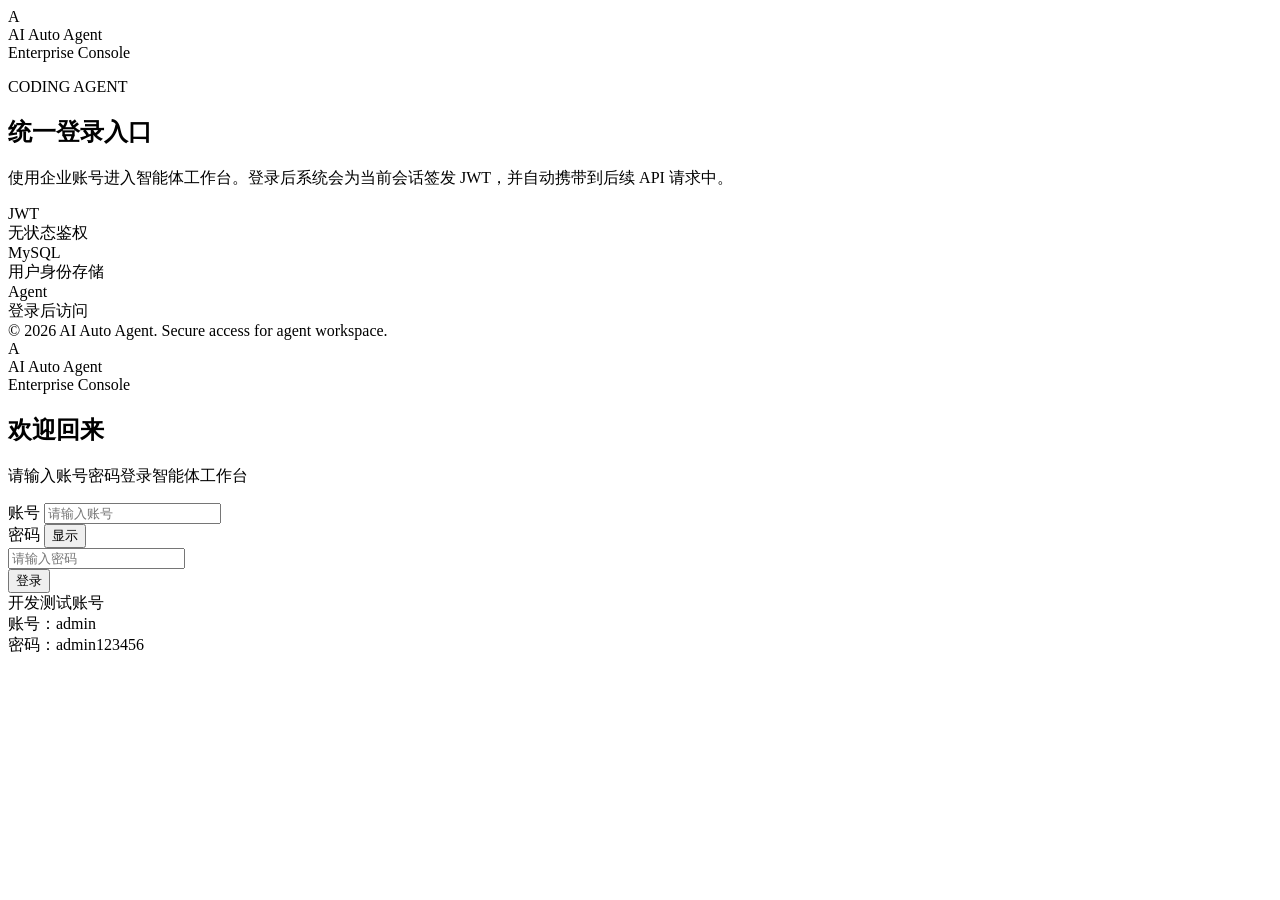
==== docs/dev-ops/clientFront/login/login.html @ c1f23813 "feat：login" ====
<!DOCTYPE html>
<html lang="zh-CN">
<head>
    <meta charset="UTF-8">
    <meta name="viewport" content="width=device-width, initial-scale=1.0">
    <title>登录 - AI Auto Agent</title>
    <script src="js/3.4.17.js"></script>
    <link rel="stylesheet" href="css/css2.css">
    <script src="js/auth.js"></script>
    <script>
        tailwind.config = {
            theme: {
                extend: {
                    fontFamily: { sans: ['Inter', 'sans-serif'] }
                }
            }
        }
    </script>
</head>
<body class="min-h-screen bg-white text-slate-900 font-sans">
<div class="min-h-screen flex">
    <section class="hidden lg:flex w-1/2 border-r border-slate-100 bg-slate-50/60 p-12 flex-col justify-between">
        <div class="flex items-center gap-3">
            <div class="h-10 w-10 rounded-2xl bg-slate-900 text-white flex items-center justify-center text-lg font-semibold">A</div>
            <div>
                <div class="text-sm font-semibold tracking-wide text-slate-900">AI Auto Agent</div>
                <div class="text-xs text-slate-500">Enterprise Console</div>
            </div>
        </div>

        <div class="max-w-md">
            <p class="text-sm font-medium text-slate-500 mb-4">CODING AGENT</p>
            <h1 class="text-4xl font-semibold leading-tight tracking-tight text-slate-950">统一登录入口</h1>
            <p class="mt-5 text-base leading-7 text-slate-500">使用企业账号进入智能体工作台。登录后系统会为当前会话签发 JWT，并自动携带到后续 API 请求中。</p>
            <div class="mt-8 grid grid-cols-3 gap-3 text-sm">
                <div class="rounded-2xl border border-slate-200 bg-white p-4">
                    <div class="font-semibold text-slate-900">JWT</div>
                    <div class="mt-1 text-xs text-slate-500">无状态鉴权</div>
                </div>
                <div class="rounded-2xl border border-slate-200 bg-white p-4">
                    <div class="font-semibold text-slate-900">MySQL</div>
                    <div class="mt-1 text-xs text-slate-500">用户身份存储</div>
                </div>
                <div class="rounded-2xl border border-slate-200 bg-white p-4">
                    <div class="font-semibold text-slate-900">Agent</div>
                    <div class="mt-1 text-xs text-slate-500">登录后访问</div>
                </div>
            </div>
        </div>

        <div class="text-xs text-slate-400">© 2026 AI Auto Agent. Secure access for agent workspace.</div>
    </section>

    <main class="flex-1 flex items-center justify-center px-6 py-10">
        <div class="w-full max-w-sm">
            <div class="lg:hidden mb-10 flex items-center gap-3 justify-center">
                <div class="h-10 w-10 rounded-2xl bg-slate-900 text-white flex items-center justify-center text-lg font-semibold">A</div>
                <div>
                    <div class="text-sm font-semibold tracking-wide text-slate-900">AI Auto Agent</div>
                    <div class="text-xs text-slate-500">Enterprise Console</div>
                </div>
            </div>

            <div class="mb-8 text-center lg:text-left">
                <h2 class="text-2xl font-semibold tracking-tight text-slate-950">欢迎回来</h2>
                <p class="mt-2 text-sm text-slate-500">请输入账号密码登录智能体工作台</p>
            </div>

            <form id="loginForm" class="space-y-5">
                <div>
                    <label for="username" class="block text-sm font-medium text-slate-700 mb-2">账号</label>
                    <input id="username" name="username" type="text" autocomplete="username" placeholder="请输入账号" required
                           class="w-full h-11 rounded-xl border border-slate-200 bg-white px-4 text-sm text-slate-900 outline-none transition focus:border-slate-900 focus:ring-4 focus:ring-slate-100">
                </div>

                <div>
                    <div class="flex items-center justify-between mb-2">
                        <label for="password" class="block text-sm font-medium text-slate-700">密码</label>
                        <button id="togglePassword" type="button" class="text-xs text-slate-500 hover:text-slate-900">显示</button>
                    </div>
                    <input id="password" name="password" type="password" autocomplete="current-password" placeholder="请输入密码" required
                           class="w-full h-11 rounded-xl border border-slate-200 bg-white px-4 text-sm text-slate-900 outline-none transition focus:border-slate-900 focus:ring-4 focus:ring-slate-100">
                </div>

                <div id="errorBox" class="hidden rounded-xl border border-red-100 bg-red-50 px-4 py-3 text-sm text-red-600"></div>

                <button id="loginButton" type="submit"
                        class="w-full h-11 rounded-xl bg-slate-900 text-white text-sm font-medium transition hover:bg-slate-800 disabled:cursor-not-allowed disabled:bg-slate-300">
                    登录
                </button>
            </form>

            <div class="mt-6 rounded-2xl border border-slate-100 bg-slate-50 px-4 py-3 text-xs leading-6 text-slate-500">
                <div class="font-medium text-slate-700">开发测试账号</div>
                <div>账号：admin</div>
                <div>密码：admin123456</div>
            </div>
        </div>
    </main>
</div>

<script>
    const LOGIN_API = "/api/v1/chat/user/login";
    const TOKEN_KEY = "coding_agent_token";
    const USER_KEY = "coding_agent_user";

    const form = document.getElementById("loginForm");
    const usernameInput = document.getElementById("username");
    const passwordInput = document.getElementById("password");
    const errorBox = document.getElementById("errorBox");
    const loginButton = document.getElementById("loginButton");
    const togglePassword = document.getElementById("togglePassword");

    function showError(message) {
        errorBox.textContent = message || "登录失败，请稍后重试";
        errorBox.classList.remove("hidden");
    }

    function hideError() {
        errorBox.classList.add("hidden");
        errorBox.textContent = "";
    }

    function getRedirectUrl() {
        const params = new URLSearchParams(window.location.search);
        return params.get("redirect") || "index.html";
    }

    togglePassword.addEventListener("click", () => {
        const isPassword = passwordInput.type === "password";
        passwordInput.type = isPassword ? "text" : "password";
        togglePassword.textContent = isPassword ? "隐藏" : "显示";
    });

    form.addEventListener("submit", async (event) => {
        event.preventDefault();
        hideError();

        const username = usernameInput.value.trim();
        const password = passwordInput.value;

        if (!username || !password) {
            showError("请输入账号和密码");
            return;
        }

        loginButton.disabled = true;
        loginButton.textContent = "登录中...";

        try {
            const response = await fetch(LOGIN_API, {
                method: "POST",
                headers: { "Content-Type": "application/json" },
                body: JSON.stringify({ username, password })
            });

            const result = await response.json();
            if (!response.ok || result.code !== "0000" || !result.data || !result.data.token) {
                showError(result.info || "账号或密码错误");
                return;
            }

            const data = result.data;
            const user = data.user || {
                userId: data.userId,
                tenantId: data.tenantId,
                username: data.username,
                nickname: data.nickname,
                roleCode: data.roleCode
            };

            localStorage.setItem(TOKEN_KEY, data.token);
            localStorage.setItem(USER_KEY, JSON.stringify(user));
            window.location.href = getRedirectUrl();
        } catch (error) {
            console.error("login failed", error);
            showError("无法连接登录服务，请确认后端已启动");
        } finally {
            loginButton.disabled = false;
            loginButton.textContent = "登录";
        }
    });
</script>
</body>
</html>
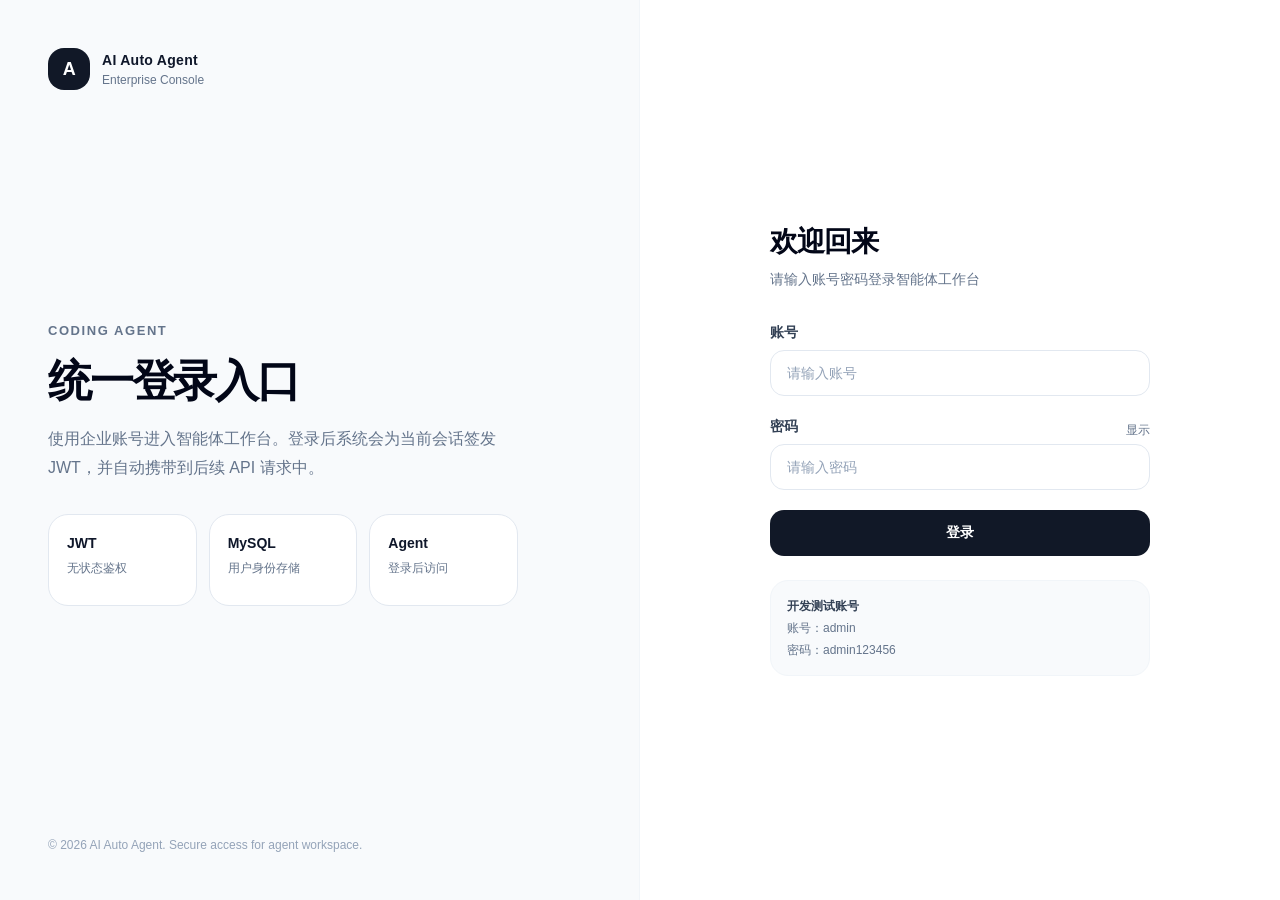
==== commit 1ec757d8: "feat：login" ====
--- a/docs/dev-ops/clientFront/login/login.html
+++ b/docs/dev-ops/clientFront/login/login.html
@@ -4,94 +4,80 @@
     <meta charset="UTF-8">
     <meta name="viewport" content="width=device-width, initial-scale=1.0">
     <title>登录 - AI Auto Agent</title>
-    <script src="js/3.4.17.js"></script>
-    <link rel="stylesheet" href="css/css2.css">
+    <link rel="stylesheet" href="css/login.css">
     <script src="js/auth.js"></script>
-    <script>
-        tailwind.config = {
-            theme: {
-                extend: {
-                    fontFamily: { sans: ['Inter', 'sans-serif'] }
-                }
-            }
-        }
-    </script>
 </head>
-<body class="min-h-screen bg-white text-slate-900 font-sans">
-<div class="min-h-screen flex">
-    <section class="hidden lg:flex w-1/2 border-r border-slate-100 bg-slate-50/60 p-12 flex-col justify-between">
-        <div class="flex items-center gap-3">
-            <div class="h-10 w-10 rounded-2xl bg-slate-900 text-white flex items-center justify-center text-lg font-semibold">A</div>
+<body>
+<div class="login-shell">
+    <section class="brand-panel">
+        <div class="brand-head">
+            <div class="brand-logo">A</div>
             <div>
-                <div class="text-sm font-semibold tracking-wide text-slate-900">AI Auto Agent</div>
-                <div class="text-xs text-slate-500">Enterprise Console</div>
+                <div class="brand-title">AI Auto Agent</div>
+                <div class="brand-subtitle">Enterprise Console</div>
             </div>
         </div>
 
-        <div class="max-w-md">
-            <p class="text-sm font-medium text-slate-500 mb-4">CODING AGENT</p>
-            <h1 class="text-4xl font-semibold leading-tight tracking-tight text-slate-950">统一登录入口</h1>
-            <p class="mt-5 text-base leading-7 text-slate-500">使用企业账号进入智能体工作台。登录后系统会为当前会话签发 JWT，并自动携带到后续 API 请求中。</p>
-            <div class="mt-8 grid grid-cols-3 gap-3 text-sm">
-                <div class="rounded-2xl border border-slate-200 bg-white p-4">
-                    <div class="font-semibold text-slate-900">JWT</div>
-                    <div class="mt-1 text-xs text-slate-500">无状态鉴权</div>
+        <div class="brand-main">
+            <div class="eyebrow">CODING AGENT</div>
+            <h1>统一登录入口</h1>
+            <p>使用企业账号进入智能体工作台。登录后系统会为当前会话签发 JWT，并自动携带到后续 API 请求中。</p>
+
+            <div class="feature-grid">
+                <div class="feature-card">
+                    <strong>JWT</strong>
+                    <span>无状态鉴权</span>
                 </div>
-                <div class="rounded-2xl border border-slate-200 bg-white p-4">
-                    <div class="font-semibold text-slate-900">MySQL</div>
-                    <div class="mt-1 text-xs text-slate-500">用户身份存储</div>
+                <div class="feature-card">
+                    <strong>MySQL</strong>
+                    <span>用户身份存储</span>
                 </div>
-                <div class="rounded-2xl border border-slate-200 bg-white p-4">
-                    <div class="font-semibold text-slate-900">Agent</div>
-                    <div class="mt-1 text-xs text-slate-500">登录后访问</div>
+                <div class="feature-card">
+                    <strong>Agent</strong>
+                    <span>登录后访问</span>
                 </div>
             </div>
         </div>
 
-        <div class="text-xs text-slate-400">© 2026 AI Auto Agent. Secure access for agent workspace.</div>
+        <div class="copyright">© 2026 AI Auto Agent. Secure access for agent workspace.</div>
     </section>
 
-    <main class="flex-1 flex items-center justify-center px-6 py-10">
-        <div class="w-full max-w-sm">
-            <div class="lg:hidden mb-10 flex items-center gap-3 justify-center">
-                <div class="h-10 w-10 rounded-2xl bg-slate-900 text-white flex items-center justify-center text-lg font-semibold">A</div>
+    <main class="form-panel">
+        <div class="form-card">
+            <div class="mobile-brand">
+                <div class="brand-logo">A</div>
                 <div>
-                    <div class="text-sm font-semibold tracking-wide text-slate-900">AI Auto Agent</div>
-                    <div class="text-xs text-slate-500">Enterprise Console</div>
+                    <div class="brand-title">AI Auto Agent</div>
+                    <div class="brand-subtitle">Enterprise Console</div>
                 </div>
             </div>
 
-            <div class="mb-8 text-center lg:text-left">
-                <h2 class="text-2xl font-semibold tracking-tight text-slate-950">欢迎回来</h2>
-                <p class="mt-2 text-sm text-slate-500">请输入账号密码登录智能体工作台</p>
+            <div class="form-title">
+                <h2>欢迎回来</h2>
+                <p>请输入账号密码登录智能体工作台</p>
             </div>
 
-            <form id="loginForm" class="space-y-5">
-                <div>
-                    <label for="username" class="block text-sm font-medium text-slate-700 mb-2">账号</label>
-                    <input id="username" name="username" type="text" autocomplete="username" placeholder="请输入账号" required
-                           class="w-full h-11 rounded-xl border border-slate-200 bg-white px-4 text-sm text-slate-900 outline-none transition focus:border-slate-900 focus:ring-4 focus:ring-slate-100">
+            <form id="loginForm" class="login-form">
+                <div class="form-item">
+                    <label for="username">账号</label>
+                    <input id="username" name="username" type="text" autocomplete="username" placeholder="请输入账号" required>
                 </div>
 
-                <div>
-                    <div class="flex items-center justify-between mb-2">
-                        <label for="password" class="block text-sm font-medium text-slate-700">密码</label>
-                        <button id="togglePassword" type="button" class="text-xs text-slate-500 hover:text-slate-900">显示</button>
+                <div class="form-item">
+                    <div class="label-row">
+                        <label for="password">密码</label>
+                        <button id="togglePassword" type="button" class="link-button">显示</button>
                     </div>
-                    <input id="password" name="password" type="password" autocomplete="current-password" placeholder="请输入密码" required
-                           class="w-full h-11 rounded-xl border border-slate-200 bg-white px-4 text-sm text-slate-900 outline-none transition focus:border-slate-900 focus:ring-4 focus:ring-slate-100">
+                    <input id="password" name="password" type="password" autocomplete="current-password" placeholder="请输入密码" required>
                 </div>
 
-                <div id="errorBox" class="hidden rounded-xl border border-red-100 bg-red-50 px-4 py-3 text-sm text-red-600"></div>
+                <div id="errorBox" class="error-box hidden"></div>
 
-                <button id="loginButton" type="submit"
-                        class="w-full h-11 rounded-xl bg-slate-900 text-white text-sm font-medium transition hover:bg-slate-800 disabled:cursor-not-allowed disabled:bg-slate-300">
-                    登录
-                </button>
+                <button id="loginButton" type="submit" class="submit-button">登录</button>
             </form>
 
-            <div class="mt-6 rounded-2xl border border-slate-100 bg-slate-50 px-4 py-3 text-xs leading-6 text-slate-500">
-                <div class="font-medium text-slate-700">开发测试账号</div>
+            <div class="dev-account">
+                <div class="dev-title">开发测试账号</div>
                 <div>账号：admin</div>
                 <div>密码：admin123456</div>
             </div>
@@ -123,7 +109,7 @@
 
     function getRedirectUrl() {
         const params = new URLSearchParams(window.location.search);
-        return params.get("redirect") || "index.html";
+        return params.get("redirect") || "../chatIndex/index.html";
     }
 
     togglePassword.addEventListener("click", () => {
--- a/docs/dev-ops/clientFront/login/css/login.css
+++ b/docs/dev-ops/clientFront/login/css/login.css
@@ -0,0 +1,316 @@
+* {
+    box-sizing: border-box;
+}
+
+html,
+body {
+    margin: 0;
+    min-height: 100%;
+    font-family: Inter, -apple-system, BlinkMacSystemFont, "Segoe UI", "PingFang SC", "Microsoft YaHei", sans-serif;
+    color: #0f172a;
+    background: #ffffff;
+}
+
+button,
+input {
+    font: inherit;
+}
+
+.login-shell {
+    min-height: 100vh;
+    display: flex;
+    background: #ffffff;
+}
+
+.brand-panel {
+    width: 50%;
+    min-height: 100vh;
+    padding: 48px;
+    display: flex;
+    flex-direction: column;
+    justify-content: space-between;
+    border-right: 1px solid #f1f5f9;
+    background: #f8fafc;
+}
+
+.brand-head,
+.mobile-brand {
+    display: flex;
+    align-items: center;
+    gap: 12px;
+}
+
+.brand-logo {
+    width: 42px;
+    height: 42px;
+    border-radius: 16px;
+    display: flex;
+    align-items: center;
+    justify-content: center;
+    color: #ffffff;
+    background: #111827;
+    font-size: 18px;
+    font-weight: 700;
+    letter-spacing: -0.02em;
+}
+
+.brand-title {
+    font-size: 14px;
+    line-height: 20px;
+    font-weight: 700;
+    color: #0f172a;
+    letter-spacing: .02em;
+}
+
+.brand-subtitle {
+    margin-top: 2px;
+    font-size: 12px;
+    line-height: 16px;
+    color: #64748b;
+}
+
+.brand-main {
+    max-width: 470px;
+}
+
+.eyebrow {
+    margin-bottom: 16px;
+    font-size: 13px;
+    line-height: 18px;
+    font-weight: 700;
+    color: #64748b;
+    letter-spacing: .12em;
+}
+
+.brand-main h1 {
+    margin: 0;
+    font-size: 44px;
+    line-height: 1.12;
+    color: #020617;
+    letter-spacing: -0.05em;
+}
+
+.brand-main p {
+    margin: 20px 0 0;
+    color: #64748b;
+    font-size: 16px;
+    line-height: 1.8;
+}
+
+.feature-grid {
+    margin-top: 32px;
+    display: grid;
+    grid-template-columns: repeat(3, minmax(0, 1fr));
+    gap: 12px;
+}
+
+.feature-card {
+    min-height: 92px;
+    padding: 18px;
+    border: 1px solid #e2e8f0;
+    border-radius: 20px;
+    background: #ffffff;
+}
+
+.feature-card strong {
+    display: block;
+    font-size: 14px;
+    line-height: 20px;
+    color: #0f172a;
+}
+
+.feature-card span {
+    display: block;
+    margin-top: 6px;
+    font-size: 12px;
+    line-height: 18px;
+    color: #64748b;
+}
+
+.copyright {
+    font-size: 12px;
+    color: #94a3b8;
+}
+
+.form-panel {
+    flex: 1;
+    min-height: 100vh;
+    padding: 40px 24px;
+    display: flex;
+    align-items: center;
+    justify-content: center;
+}
+
+.form-card {
+    width: 100%;
+    max-width: 380px;
+}
+
+.mobile-brand {
+    display: none;
+    justify-content: center;
+    margin-bottom: 40px;
+}
+
+.form-title {
+    margin-bottom: 32px;
+}
+
+.form-title h2 {
+    margin: 0;
+    font-size: 28px;
+    line-height: 36px;
+    font-weight: 700;
+    color: #020617;
+    letter-spacing: -0.04em;
+}
+
+.form-title p {
+    margin: 8px 0 0;
+    color: #64748b;
+    font-size: 14px;
+    line-height: 22px;
+}
+
+.login-form {
+    display: flex;
+    flex-direction: column;
+    gap: 20px;
+}
+
+.form-item label,
+.label-row label {
+    display: block;
+    margin-bottom: 8px;
+    font-size: 14px;
+    line-height: 20px;
+    font-weight: 600;
+    color: #334155;
+}
+
+.label-row {
+    display: flex;
+    align-items: center;
+    justify-content: space-between;
+}
+
+.form-item input {
+    width: 100%;
+    height: 46px;
+    padding: 0 16px;
+    border: 1px solid #e2e8f0;
+    border-radius: 14px;
+    outline: none;
+    color: #0f172a;
+    background: #ffffff;
+    font-size: 14px;
+    transition: border-color .15s ease, box-shadow .15s ease;
+}
+
+.form-item input::placeholder {
+    color: #94a3b8;
+}
+
+.form-item input:focus {
+    border-color: #111827;
+    box-shadow: 0 0 0 4px #f1f5f9;
+}
+
+.link-button {
+    border: none;
+    background: transparent;
+    padding: 0;
+    cursor: pointer;
+    font-size: 12px;
+    color: #64748b;
+}
+
+.link-button:hover {
+    color: #111827;
+}
+
+.error-box {
+    padding: 12px 14px;
+    border: 1px solid #fee2e2;
+    border-radius: 14px;
+    background: #fef2f2;
+    color: #dc2626;
+    font-size: 14px;
+    line-height: 20px;
+}
+
+.hidden {
+    display: none !important;
+}
+
+.submit-button {
+    width: 100%;
+    height: 46px;
+    border: none;
+    border-radius: 14px;
+    background: #111827;
+    color: #ffffff;
+    cursor: pointer;
+    font-size: 14px;
+    font-weight: 700;
+    transition: background .15s ease, transform .15s ease;
+}
+
+.submit-button:hover {
+    background: #1f2937;
+}
+
+.submit-button:active {
+    transform: translateY(1px);
+}
+
+.submit-button:disabled {
+    cursor: not-allowed;
+    background: #cbd5e1;
+    transform: none;
+}
+
+.dev-account {
+    margin-top: 24px;
+    padding: 14px 16px;
+    border: 1px solid #f1f5f9;
+    border-radius: 18px;
+    background: #f8fafc;
+    color: #64748b;
+    font-size: 12px;
+    line-height: 22px;
+}
+
+.dev-title {
+    color: #334155;
+    font-weight: 700;
+}
+
+@media (max-width: 1024px) {
+    .brand-panel {
+        display: none;
+    }
+
+    .mobile-brand {
+        display: flex;
+    }
+
+    .form-title {
+        text-align: center;
+    }
+}
+
+@media (max-width: 520px) {
+    .form-panel {
+        padding: 32px 20px;
+        align-items: flex-start;
+    }
+
+    .form-card {
+        max-width: none;
+    }
+
+    .form-title h2 {
+        font-size: 26px;
+    }
+}
